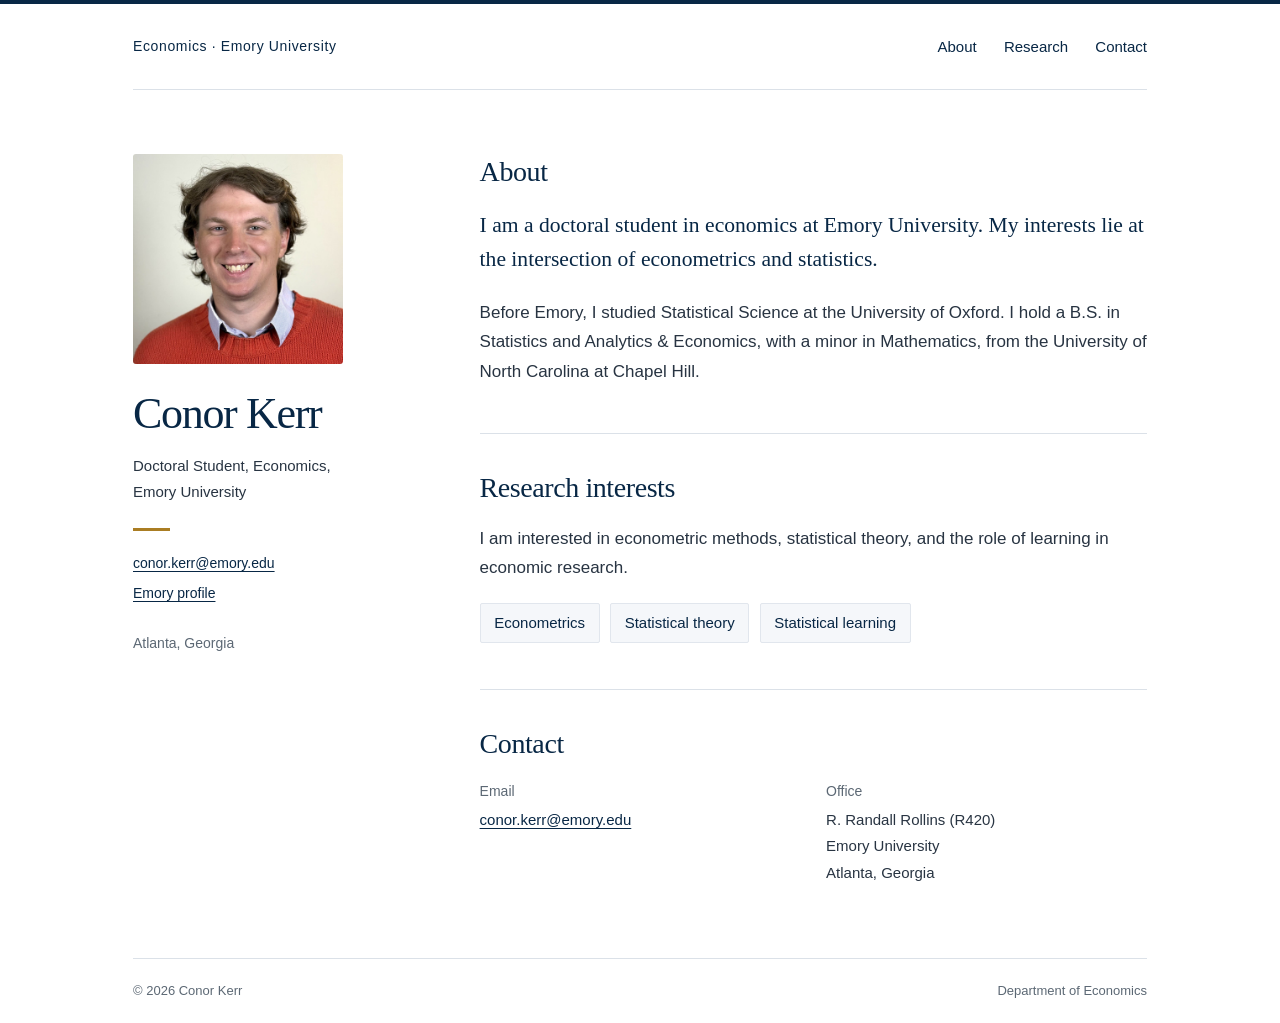
==== index.html @ 1cabd5e3 "Publish Conor Kerr’s academic website" ====
<!doctype html>
<html lang="en">
<head>
  <meta charset="utf-8">
  <meta name="viewport" content="width=device-width, initial-scale=1">
  <meta name="color-scheme" content="light">
  <meta name="description" content="Conor Kerr is a doctoral student in economics at Emory University, with interests in econometrics and statistics.">
  <meta name="author" content="Conor Kerr">
  <link rel="canonical" href="https://ckerr1.github.io/">
  <meta property="og:url" content="https://ckerr1.github.io/">
  <meta property="og:type" content="website">
  <meta property="og:title" content="Conor Kerr | Economics, Emory University">
  <meta property="og:description" content="Doctoral student in economics at Emory University. Research interests in econometrics and statistics.">
  <title>Conor Kerr | Economics, Emory University</title>
  <link rel="icon" type="image/svg+xml" href="data:image/svg+xml,%3Csvg xmlns='http://www.w3.org/2000/svg' viewBox='0 0 64 64'%3E%3Crect width='64' height='64' rx='8' fill='%23082745'/%3E%3Ctext x='32' y='42' text-anchor='middle' font-family='Georgia,serif' font-size='29' fill='white'%3ECK%3C/text%3E%3Cpath d='M16 51h32' stroke='%23b58b31' stroke-width='3'/%3E%3C/svg%3E">
  <style>
    :root {
      --navy: #082745;
      --ink: #283442;
      --muted: #5c6874;
      --gold: #aa7d23;
      --line: #dbe1e8;
      --paper: #ffffff;
      --tint: #f5f7fa;
      --serif: Georgia, 'Times New Roman', serif;
      --sans: -apple-system, BlinkMacSystemFont, 'Segoe UI', Helvetica, Arial, sans-serif;
    }
    * { box-sizing: border-box; }
    html { scroll-behavior: smooth; scroll-padding-top: 2rem; }
    body { margin: 0; border-top: 4px solid var(--navy); background: var(--paper); color: var(--ink); font: 1.0625rem/1.75 var(--sans); }
    a { color: var(--navy); text-decoration-thickness: 1px; text-underline-offset: .2em; }
    a:hover { color: #765310; }
    a:focus-visible, summary:focus-visible { outline: 3px solid var(--gold); outline-offset: 5px; border-radius: 2px; }
    p { margin: 0 0 1.3rem; }
    .shell { max-width: 1110px; margin-inline: auto; padding-inline: 3rem; }
    .skip-link { position: absolute; top: -100px; left: 1rem; padding: .55rem 1rem; background: var(--navy); color: white; z-index: 5; }
    .skip-link:focus { top: 1rem; }
    .masthead { display: flex; align-items: center; justify-content: space-between; gap: 2rem; padding-block: 1.45rem; border-bottom: 1px solid var(--line); }
    .masthead-label { margin: 0; color: var(--muted); font-size: .875rem; letter-spacing: .045em; }
    .masthead-label a { text-decoration: none; }
    nav { display: flex; flex-wrap: wrap; gap: 1.7rem; font-size: .9375rem; }
    nav a { padding-block: .4rem; text-decoration: none; }
    nav a:hover { text-decoration: underline; }
    .layout { display: grid; grid-template-columns: 265px minmax(0, 1fr); gap: 5.1rem; padding-top: 4rem; padding-bottom: 4.5rem; }
    .profile { align-self: start; }
    .portrait { display: block; width: 210px; max-width: 100%; height: auto; aspect-ratio: 1; object-fit: cover; border-radius: 3px; margin-bottom: 1.55rem; }
    h1 { margin: 0 0 .85rem; color: var(--navy); font: normal 2.75rem/1.15 var(--serif); letter-spacing: -.03em; }
    .appointment { margin: 0 0 1.45rem; color: var(--ink); font-size: .9375rem; line-height: 1.7; }
    .profile-rule { width: 2.3rem; height: 3px; margin-bottom: 1.25rem; background: var(--gold); }
    .profile-links { display: flex; flex-direction: column; align-items: start; gap: .4rem; font-size: .875rem; }
    .profile-links a { overflow-wrap: anywhere; }
    .location { margin-top: 1.55rem; color: var(--muted); font-size: .875rem; }
    .content { min-width: 0; }
    section { scroll-margin-top: 2rem; }
    section + section { margin-top: 2.9rem; padding-top: 2.25rem; border-top: 1px solid var(--line); }
    h2 { margin: 0 0 1.15rem; color: var(--navy); font: normal 1.75rem/1.25 var(--serif); letter-spacing: -.015em; }
    .lead { color: var(--navy); font: normal 1.35rem/1.6 var(--serif); }
    .research-intro { margin-bottom: 1.25rem; }
    .interests { display: flex; flex-wrap: wrap; gap: .65rem; list-style: none; padding: 0; margin: 0; }
    .interests li { padding: .35rem .85rem; background: var(--tint); border: 1px solid #e1e6ed; border-radius: 2px; font-size: .9375rem; color: var(--navy); }
    .contact { display: grid; grid-template-columns: minmax(0, 1fr) minmax(0, 1fr); gap: 1.6rem; margin: 0; }
    .contact dt { color: var(--muted); font-size: .875rem; margin-bottom: .2rem; }
    .contact dd { margin: 0; font-size: .9375rem; }
    .contact dd a { overflow-wrap: anywhere; }
    .paper { margin-top: 1.75rem; }
    .paper h3 { margin: 0 0 .35rem; color: var(--navy); font: normal 1.3rem/1.4 var(--serif); }
    .paper p { margin-bottom: .5rem; }
    .paper-meta { color: var(--muted); font-size: .9375rem; }
    .paper-links { display: flex; flex-wrap: wrap; gap: 1rem; font-size: .9375rem; }
    .teaching-list { padding-left: 1.25rem; }
    footer { display: flex; flex-wrap: wrap; justify-content: space-between; gap: .5rem 2rem; padding-block: 1.3rem; border-top: 1px solid var(--line); color: var(--muted); font-size: .8125rem; }
    footer p { margin: 0; }
    footer a { color: var(--muted); text-decoration: none; }
    footer a:hover { text-decoration: underline; }
    @media (max-width: 900px) {
      .shell { padding-inline: 2rem; }
      .layout { grid-template-columns: 225px minmax(0, 1fr); gap: 3rem; }
      .contact { grid-template-columns: 1fr; }
    }
    @media (max-width: 650px) {
      .shell { padding-inline: 1.5rem; }
      .masthead { align-items: start; flex-direction: column; gap: .55rem; padding-block: 1.1rem; }
      nav { gap: 1.35rem; }
      .layout { grid-template-columns: minmax(0, 1fr); gap: 2.75rem; padding-block: 2.2rem 3rem; }
      .profile { display: grid; grid-template-columns: 112px minmax(0, 1fr); column-gap: 1.25rem; align-items: start; }
      .portrait { width: 112px; grid-row: span 2; margin: 0; }
      h1 { font-size: 2.1rem; margin-bottom: .55rem; }
      .appointment { font-size: .875rem; margin: 0; }
      .profile-rule { display: none; }
      .profile-links { grid-column: 1 / -1; flex-direction: row; flex-wrap: wrap; gap: .6rem 1.5rem; margin-top: 1.1rem; }
      .location { display: none; }
      h2 { font-size: 1.6rem; }
      .lead { font-size: 1.25rem; }
      section + section { margin-top: 2.2rem; padding-top: 1.8rem; }
      .contact { grid-template-columns: minmax(0, 1fr) minmax(0, 1fr); gap: 1rem; }
    }
    @media (max-width: 380px) {
      .profile { grid-template-columns: 90px minmax(0, 1fr); gap: 1rem; }
      .portrait { width: 90px; }
      h1 { font-size: 1.85rem; }
      .contact { grid-template-columns: 1fr; }
    }
    @media (prefers-reduced-motion: reduce) { html { scroll-behavior: auto; } }
    @media print {
      body { border: 0; font-size: 10pt; }
      .shell { padding: 0; max-width: none; }
      .masthead, .skip-link, footer { display: none; }
      .layout { padding-block: 0; gap: 2rem; grid-template-columns: 185px minmax(0, 1fr); }
      .portrait { width: 155px; }
      h1 { font-size: 24pt; }
      h2 { font-size: 17pt; }
      .lead { font-size: 13pt; }
      section + section { margin-top: 1.7rem; padding-top: 1.3rem; }
      section { break-inside: avoid; }
    }
  </style>
</head>
<body>
  <a class="skip-link" href="#main">Skip to content</a>
  <div class="shell">
    <header class="masthead">
      <p class="masthead-label"><a href="https://economics.emory.edu/">Economics · Emory University</a></p>
      <nav aria-label="Main navigation">
        <a href="#about">About</a>
        <a href="#research">Research</a>
        <!-- Add a CV link here once your PDF is in this repository. See README.md. -->
        <a href="#contact">Contact</a>
      </nav>
    </header>
    <main id="main" class="layout">
      <aside class="profile" aria-label="Profile">
        <!-- Replace headshot.jpeg with your preferred photo to update the portrait. -->
        <img class="portrait" src="headshot.jpeg" width="500" height="500" alt="Conor Kerr" fetchpriority="high">
        <div>
          <h1>Conor Kerr</h1>
          <p class="appointment">Doctoral Student, Economics,<br>Emory University</p>
        </div>
        <div class="profile-rule" aria-hidden="true"></div>
        <div class="profile-links">
          <a href="mailto:conor.kerr@emory.edu">conor.kerr@emory.edu</a>
          <a href="https://economics.emory.edu/people/doctoral-students/kerr-conor.html">Emory profile</a>
        </div>
        <p class="location">Atlanta, Georgia</p>
      </aside>
      <div class="content">
        <!-- ABOUT: edit these paragraphs to update your biography. -->
        <section id="about" aria-labelledby="about-heading">
          <h2 id="about-heading">About</h2>
          <p class="lead">I am a doctoral student in economics at Emory University. My interests lie at the intersection of econometrics and statistics.</p>
          <p>Before Emory, I studied Statistical Science at the University of Oxford. I hold a B.S. in Statistics and Analytics &amp; Economics, with a minor in Mathematics, from the University of North Carolina at Chapel Hill.</p>
        </section>
        <!-- RESEARCH: add actual papers below as your work develops. Examples are in README.md. -->
        <section id="research" aria-labelledby="research-heading">
          <h2 id="research-heading">Research interests</h2>
          <p class="research-intro">I am interested in econometric methods, statistical theory, and the role of learning in economic research.</p>
          <ul class="interests" aria-label="Research interests">
            <li>Econometrics</li>
            <li>Statistical theory</li>
            <li>Statistical learning</li>
          </ul>
        </section>
        <!-- Teaching and CV sections can be added here when there is content to share. -->
        <section id="contact" aria-labelledby="contact-heading">
          <h2 id="contact-heading">Contact</h2>
          <dl class="contact">
            <div>
              <dt>Email</dt>
              <dd><a href="mailto:conor.kerr@emory.edu">conor.kerr@emory.edu</a></dd>
            </div>
            <div>
              <dt>Office</dt>
              <dd>R. Randall Rollins (R420)<br>Emory University<br>Atlanta, Georgia</dd>
            </div>
          </dl>
        </section>
      </div>
    </main>
    <footer>
      <p>© 2026 Conor Kerr</p>
      <p><a href="https://economics.emory.edu/">Department of Economics</a></p>
    </footer>
  </div>
</body>
</html>
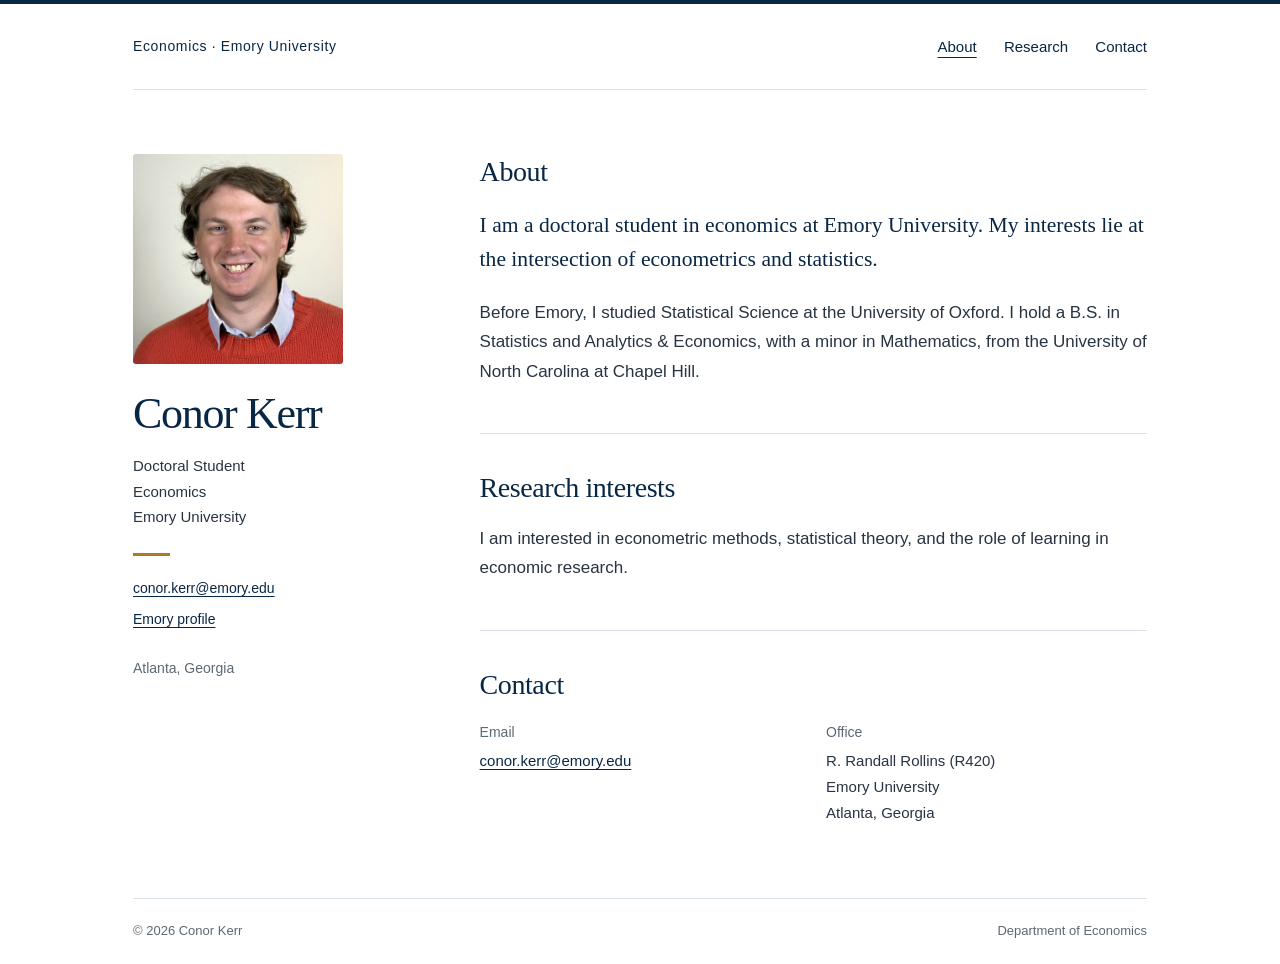
==== commit 25d39b55: "Use a three-line title and a separate Research page" ====
--- a/index.html
+++ b/index.html
@@ -13,107 +13,7 @@
   <meta property="og:description" content="Doctoral student in economics at Emory University. Research interests in econometrics and statistics.">
   <title>Conor Kerr | Economics, Emory University</title>
   <link rel="icon" type="image/svg+xml" href="data:image/svg+xml,%3Csvg xmlns='http://www.w3.org/2000/svg' viewBox='0 0 64 64'%3E%3Crect width='64' height='64' rx='8' fill='%23082745'/%3E%3Ctext x='32' y='42' text-anchor='middle' font-family='Georgia,serif' font-size='29' fill='white'%3ECK%3C/text%3E%3Cpath d='M16 51h32' stroke='%23b58b31' stroke-width='3'/%3E%3C/svg%3E">
-  <style>
-    :root {
-      --navy: #082745;
-      --ink: #283442;
-      --muted: #5c6874;
-      --gold: #aa7d23;
-      --line: #dbe1e8;
-      --paper: #ffffff;
-      --tint: #f5f7fa;
-      --serif: Georgia, 'Times New Roman', serif;
-      --sans: -apple-system, BlinkMacSystemFont, 'Segoe UI', Helvetica, Arial, sans-serif;
-    }
-    * { box-sizing: border-box; }
-    html { scroll-behavior: smooth; scroll-padding-top: 2rem; }
-    body { margin: 0; border-top: 4px solid var(--navy); background: var(--paper); color: var(--ink); font: 1.0625rem/1.75 var(--sans); }
-    a { color: var(--navy); text-decoration-thickness: 1px; text-underline-offset: .2em; }
-    a:hover { color: #765310; }
-    a:focus-visible, summary:focus-visible { outline: 3px solid var(--gold); outline-offset: 5px; border-radius: 2px; }
-    p { margin: 0 0 1.3rem; }
-    .shell { max-width: 1110px; margin-inline: auto; padding-inline: 3rem; }
-    .skip-link { position: absolute; top: -100px; left: 1rem; padding: .55rem 1rem; background: var(--navy); color: white; z-index: 5; }
-    .skip-link:focus { top: 1rem; }
-    .masthead { display: flex; align-items: center; justify-content: space-between; gap: 2rem; padding-block: 1.45rem; border-bottom: 1px solid var(--line); }
-    .masthead-label { margin: 0; color: var(--muted); font-size: .875rem; letter-spacing: .045em; }
-    .masthead-label a { text-decoration: none; }
-    nav { display: flex; flex-wrap: wrap; gap: 1.7rem; font-size: .9375rem; }
-    nav a { padding-block: .4rem; text-decoration: none; }
-    nav a:hover { text-decoration: underline; }
-    .layout { display: grid; grid-template-columns: 265px minmax(0, 1fr); gap: 5.1rem; padding-top: 4rem; padding-bottom: 4.5rem; }
-    .profile { align-self: start; }
-    .portrait { display: block; width: 210px; max-width: 100%; height: auto; aspect-ratio: 1; object-fit: cover; border-radius: 3px; margin-bottom: 1.55rem; }
-    h1 { margin: 0 0 .85rem; color: var(--navy); font: normal 2.75rem/1.15 var(--serif); letter-spacing: -.03em; }
-    .appointment { margin: 0 0 1.45rem; color: var(--ink); font-size: .9375rem; line-height: 1.7; }
-    .profile-rule { width: 2.3rem; height: 3px; margin-bottom: 1.25rem; background: var(--gold); }
-    .profile-links { display: flex; flex-direction: column; align-items: start; gap: .4rem; font-size: .875rem; }
-    .profile-links a { overflow-wrap: anywhere; }
-    .location { margin-top: 1.55rem; color: var(--muted); font-size: .875rem; }
-    .content { min-width: 0; }
-    section { scroll-margin-top: 2rem; }
-    section + section { margin-top: 2.9rem; padding-top: 2.25rem; border-top: 1px solid var(--line); }
-    h2 { margin: 0 0 1.15rem; color: var(--navy); font: normal 1.75rem/1.25 var(--serif); letter-spacing: -.015em; }
-    .lead { color: var(--navy); font: normal 1.35rem/1.6 var(--serif); }
-    .research-intro { margin-bottom: 1.25rem; }
-    .interests { display: flex; flex-wrap: wrap; gap: .65rem; list-style: none; padding: 0; margin: 0; }
-    .interests li { padding: .35rem .85rem; background: var(--tint); border: 1px solid #e1e6ed; border-radius: 2px; font-size: .9375rem; color: var(--navy); }
-    .contact { display: grid; grid-template-columns: minmax(0, 1fr) minmax(0, 1fr); gap: 1.6rem; margin: 0; }
-    .contact dt { color: var(--muted); font-size: .875rem; margin-bottom: .2rem; }
-    .contact dd { margin: 0; font-size: .9375rem; }
-    .contact dd a { overflow-wrap: anywhere; }
-    .paper { margin-top: 1.75rem; }
-    .paper h3 { margin: 0 0 .35rem; color: var(--navy); font: normal 1.3rem/1.4 var(--serif); }
-    .paper p { margin-bottom: .5rem; }
-    .paper-meta { color: var(--muted); font-size: .9375rem; }
-    .paper-links { display: flex; flex-wrap: wrap; gap: 1rem; font-size: .9375rem; }
-    .teaching-list { padding-left: 1.25rem; }
-    footer { display: flex; flex-wrap: wrap; justify-content: space-between; gap: .5rem 2rem; padding-block: 1.3rem; border-top: 1px solid var(--line); color: var(--muted); font-size: .8125rem; }
-    footer p { margin: 0; }
-    footer a { color: var(--muted); text-decoration: none; }
-    footer a:hover { text-decoration: underline; }
-    @media (max-width: 900px) {
-      .shell { padding-inline: 2rem; }
-      .layout { grid-template-columns: 225px minmax(0, 1fr); gap: 3rem; }
-      .contact { grid-template-columns: 1fr; }
-    }
-    @media (max-width: 650px) {
-      .shell { padding-inline: 1.5rem; }
-      .masthead { align-items: start; flex-direction: column; gap: .55rem; padding-block: 1.1rem; }
-      nav { gap: 1.35rem; }
-      .layout { grid-template-columns: minmax(0, 1fr); gap: 2.75rem; padding-block: 2.2rem 3rem; }
-      .profile { display: grid; grid-template-columns: 112px minmax(0, 1fr); column-gap: 1.25rem; align-items: start; }
-      .portrait { width: 112px; grid-row: span 2; margin: 0; }
-      h1 { font-size: 2.1rem; margin-bottom: .55rem; }
-      .appointment { font-size: .875rem; margin: 0; }
-      .profile-rule { display: none; }
-      .profile-links { grid-column: 1 / -1; flex-direction: row; flex-wrap: wrap; gap: .6rem 1.5rem; margin-top: 1.1rem; }
-      .location { display: none; }
-      h2 { font-size: 1.6rem; }
-      .lead { font-size: 1.25rem; }
-      section + section { margin-top: 2.2rem; padding-top: 1.8rem; }
-      .contact { grid-template-columns: minmax(0, 1fr) minmax(0, 1fr); gap: 1rem; }
-    }
-    @media (max-width: 380px) {
-      .profile { grid-template-columns: 90px minmax(0, 1fr); gap: 1rem; }
-      .portrait { width: 90px; }
-      h1 { font-size: 1.85rem; }
-      .contact { grid-template-columns: 1fr; }
-    }
-    @media (prefers-reduced-motion: reduce) { html { scroll-behavior: auto; } }
-    @media print {
-      body { border: 0; font-size: 10pt; }
-      .shell { padding: 0; max-width: none; }
-      .masthead, .skip-link, footer { display: none; }
-      .layout { padding-block: 0; gap: 2rem; grid-template-columns: 185px minmax(0, 1fr); }
-      .portrait { width: 155px; }
-      h1 { font-size: 24pt; }
-      h2 { font-size: 17pt; }
-      .lead { font-size: 13pt; }
-      section + section { margin-top: 1.7rem; padding-top: 1.3rem; }
-      section { break-inside: avoid; }
-    }
-  </style>
+  <link rel="stylesheet" href="assets/styles.css">
 </head>
 <body>
   <a class="skip-link" href="#main">Skip to content</a>
@@ -121,10 +21,10 @@
     <header class="masthead">
       <p class="masthead-label"><a href="https://economics.emory.edu/">Economics · Emory University</a></p>
       <nav aria-label="Main navigation">
-        <a href="#about">About</a>
-        <a href="#research">Research</a>
-        <!-- Add a CV link here once your PDF is in this repository. See README.md. -->
-        <a href="#contact">Contact</a>
+        <a href="index.html" aria-current="page">About</a>
+        <a href="research.html">Research</a>
+
+        <a href="index.html#contact">Contact</a>
       </nav>
     </header>
     <main id="main" class="layout">
@@ -133,11 +33,12 @@
         <img class="portrait" src="headshot.jpeg" width="500" height="500" alt="Conor Kerr" fetchpriority="high">
         <div>
           <h1>Conor Kerr</h1>
-          <p class="appointment">Doctoral Student, Economics,<br>Emory University</p>
+          <p class="appointment">Doctoral Student<br>Economics<br>Emory University</p>
         </div>
         <div class="profile-rule" aria-hidden="true"></div>
         <div class="profile-links">
           <a href="mailto:conor.kerr@emory.edu">conor.kerr@emory.edu</a>
+
           <a href="https://economics.emory.edu/people/doctoral-students/kerr-conor.html">Emory profile</a>
         </div>
         <p class="location">Atlanta, Georgia</p>
@@ -149,17 +50,12 @@
           <p class="lead">I am a doctoral student in economics at Emory University. My interests lie at the intersection of econometrics and statistics.</p>
           <p>Before Emory, I studied Statistical Science at the University of Oxford. I hold a B.S. in Statistics and Analytics &amp; Economics, with a minor in Mathematics, from the University of North Carolina at Chapel Hill.</p>
         </section>
-        <!-- RESEARCH: add actual papers below as your work develops. Examples are in README.md. -->
+        <!-- RESEARCH INTERESTS: edit this paragraph to update your focus. -->
         <section id="research" aria-labelledby="research-heading">
           <h2 id="research-heading">Research interests</h2>
-          <p class="research-intro">I am interested in econometric methods, statistical theory, and the role of learning in economic research.</p>
-          <ul class="interests" aria-label="Research interests">
-            <li>Econometrics</li>
-            <li>Statistical theory</li>
-            <li>Statistical learning</li>
-          </ul>
+          <p>I am interested in econometric methods, statistical theory, and the role of learning in economic research.</p>
         </section>
-        <!-- Teaching and CV sections can be added here when there is content to share. -->
+        <!-- A Teaching section can be added here when there is content to share. -->
         <section id="contact" aria-labelledby="contact-heading">
           <h2 id="contact-heading">Contact</h2>
           <dl class="contact">
--- a/assets/styles.css
+++ b/assets/styles.css
@@ -0,0 +1,102 @@
+:root {
+  --navy: #082745;
+  --ink: #283442;
+  --muted: #5c6874;
+  --gold: #aa7d23;
+  --line: #dbe1e8;
+  --paper: #ffffff;
+  --tint: #f5f7fa;
+  --serif: Georgia, 'Times New Roman', serif;
+  --sans: -apple-system, BlinkMacSystemFont, 'Segoe UI', Helvetica, Arial, sans-serif;
+}
+* { box-sizing: border-box; }
+html { scroll-behavior: smooth; scroll-padding-top: 2rem; }
+body { margin: 0; border-top: 4px solid var(--navy); background: var(--paper); color: var(--ink); font: 1.0625rem/1.75 var(--sans); }
+a { color: var(--navy); text-decoration-thickness: 1px; text-underline-offset: .2em; }
+a:hover { color: #765310; }
+a:focus-visible, summary:focus-visible { outline: 3px solid var(--gold); outline-offset: 5px; border-radius: 2px; }
+p { margin: 0 0 1.3rem; }
+.shell { max-width: 1110px; margin-inline: auto; padding-inline: 3rem; }
+.skip-link { position: absolute; top: -100px; left: 1rem; padding: .55rem 1rem; background: var(--navy); color: white; z-index: 5; }
+.skip-link:focus { top: 1rem; }
+.masthead { display: flex; align-items: center; justify-content: space-between; gap: 2rem; padding-block: 1.45rem; border-bottom: 1px solid var(--line); }
+.masthead-label { margin: 0; color: var(--muted); font-size: .875rem; letter-spacing: .045em; }
+.masthead-label a { text-decoration: none; }
+nav { display: flex; flex-wrap: wrap; gap: 1.7rem; font-size: .9375rem; }
+nav a { padding-block: .4rem; text-decoration: none; }
+nav a:hover { text-decoration: underline; }
+nav a[aria-current="page"] { text-decoration: underline; text-underline-offset: .35em; }
+.layout { display: grid; grid-template-columns: 265px minmax(0, 1fr); gap: 5.1rem; padding-top: 4rem; padding-bottom: 4.5rem; }
+.profile { align-self: start; }
+.portrait { display: block; width: 210px; max-width: 100%; height: auto; aspect-ratio: 1; object-fit: cover; border-radius: 3px; margin-bottom: 1.55rem; }
+h1 { margin: 0 0 .85rem; color: var(--navy); font: normal 2.75rem/1.15 var(--serif); letter-spacing: -.03em; }
+.appointment { margin: 0 0 1.45rem; color: var(--ink); font-size: .9375rem; line-height: 1.7; }
+.profile-rule { width: 2.3rem; height: 3px; margin-bottom: 1.25rem; background: var(--gold); }
+.profile-links { display: flex; flex-direction: column; align-items: start; gap: .4rem; font-size: .875rem; }
+.profile-links a { overflow-wrap: anywhere; }
+.location { margin-top: 1.55rem; color: var(--muted); font-size: .875rem; }
+.content { min-width: 0; }
+section { scroll-margin-top: 2rem; }
+section + section { margin-top: 2.9rem; padding-top: 2.25rem; border-top: 1px solid var(--line); }
+h2 { margin: 0 0 1.15rem; color: var(--navy); font: normal 1.75rem/1.25 var(--serif); letter-spacing: -.015em; }
+.lead { color: var(--navy); font: normal 1.35rem/1.6 var(--serif); }
+.research-intro { margin-bottom: 1.25rem; }
+.contact { display: grid; grid-template-columns: minmax(0, 1fr) minmax(0, 1fr); gap: 1.6rem; margin: 0; }
+.contact dt { color: var(--muted); font-size: .875rem; margin-bottom: .2rem; }
+.contact dd { margin: 0; font-size: .9375rem; }
+.contact dd a { overflow-wrap: anywhere; }
+.paper { margin-top: 1.75rem; }
+.paper + .paper { padding-top: 1.55rem; border-top: 1px solid var(--line); }
+.research-heading { margin-bottom: 1.8rem; }
+.section-heading { margin: 0 0 1rem; color: var(--muted); font: 1.125rem/1.4 var(--sans); }
+.paper-authors { color: var(--muted); font-size: .9375rem; }
+.paper h3, .paper h4 { margin: 0 0 .35rem; color: var(--navy); font: normal 1.3rem/1.4 var(--serif); }
+.paper p { margin-bottom: .5rem; }
+.paper-meta { color: var(--muted); font-size: .9375rem; }
+.paper-links { display: flex; flex-wrap: wrap; gap: 1rem; font-size: .9375rem; }
+.teaching-list { padding-left: 1.25rem; }
+footer { display: flex; flex-wrap: wrap; justify-content: space-between; gap: .5rem 2rem; padding-block: 1.3rem; border-top: 1px solid var(--line); color: var(--muted); font-size: .8125rem; }
+footer p { margin: 0; }
+footer a { color: var(--muted); text-decoration: none; }
+footer a:hover { text-decoration: underline; }
+@media (max-width: 900px) {
+  .shell { padding-inline: 2rem; }
+  .layout { grid-template-columns: 225px minmax(0, 1fr); gap: 3rem; }
+  .contact { grid-template-columns: 1fr; }
+}
+@media (max-width: 650px) {
+  .shell { padding-inline: 1.5rem; }
+  .masthead { align-items: start; flex-direction: column; gap: .55rem; padding-block: 1.1rem; }
+  nav { gap: 1.35rem; }
+  .layout { grid-template-columns: minmax(0, 1fr); gap: 2.75rem; padding-block: 2.2rem 3rem; }
+  .profile { display: grid; grid-template-columns: 112px minmax(0, 1fr); column-gap: 1.25rem; align-items: start; }
+  .portrait { width: 112px; grid-row: span 2; margin: 0; }
+  h1 { font-size: 2.1rem; margin-bottom: .55rem; }
+  .appointment { font-size: .875rem; margin: 0; }
+  .profile-rule { display: none; }
+  .profile-links { grid-column: 1 / -1; flex-direction: row; flex-wrap: wrap; gap: .6rem 1.5rem; margin-top: 1.1rem; }
+  .location { display: none; }
+  h2 { font-size: 1.6rem; }
+  .lead { font-size: 1.25rem; }
+  section + section { margin-top: 2.2rem; padding-top: 1.8rem; }
+  .contact { grid-template-columns: minmax(0, 1fr) minmax(0, 1fr); gap: 1rem; }
+}
+@media (max-width: 380px) {
+  .profile { grid-template-columns: 90px minmax(0, 1fr); gap: 1rem; }
+  .portrait { width: 90px; }
+  h1 { font-size: 1.85rem; }
+  .contact { grid-template-columns: 1fr; }
+}
+@media (prefers-reduced-motion: reduce) { html { scroll-behavior: auto; } }
+@media print {
+  body { border: 0; font-size: 10pt; }
+  .shell { padding: 0; max-width: none; }
+  .masthead, .skip-link, footer { display: none; }
+  .layout { padding-block: 0; gap: 2rem; grid-template-columns: 185px minmax(0, 1fr); }
+  .portrait { width: 155px; }
+  h1 { font-size: 24pt; }
+  h2 { font-size: 17pt; }
+  .lead { font-size: 13pt; }
+  section + section { margin-top: 1.7rem; padding-top: 1.3rem; }
+  section { break-inside: avoid; }
+}
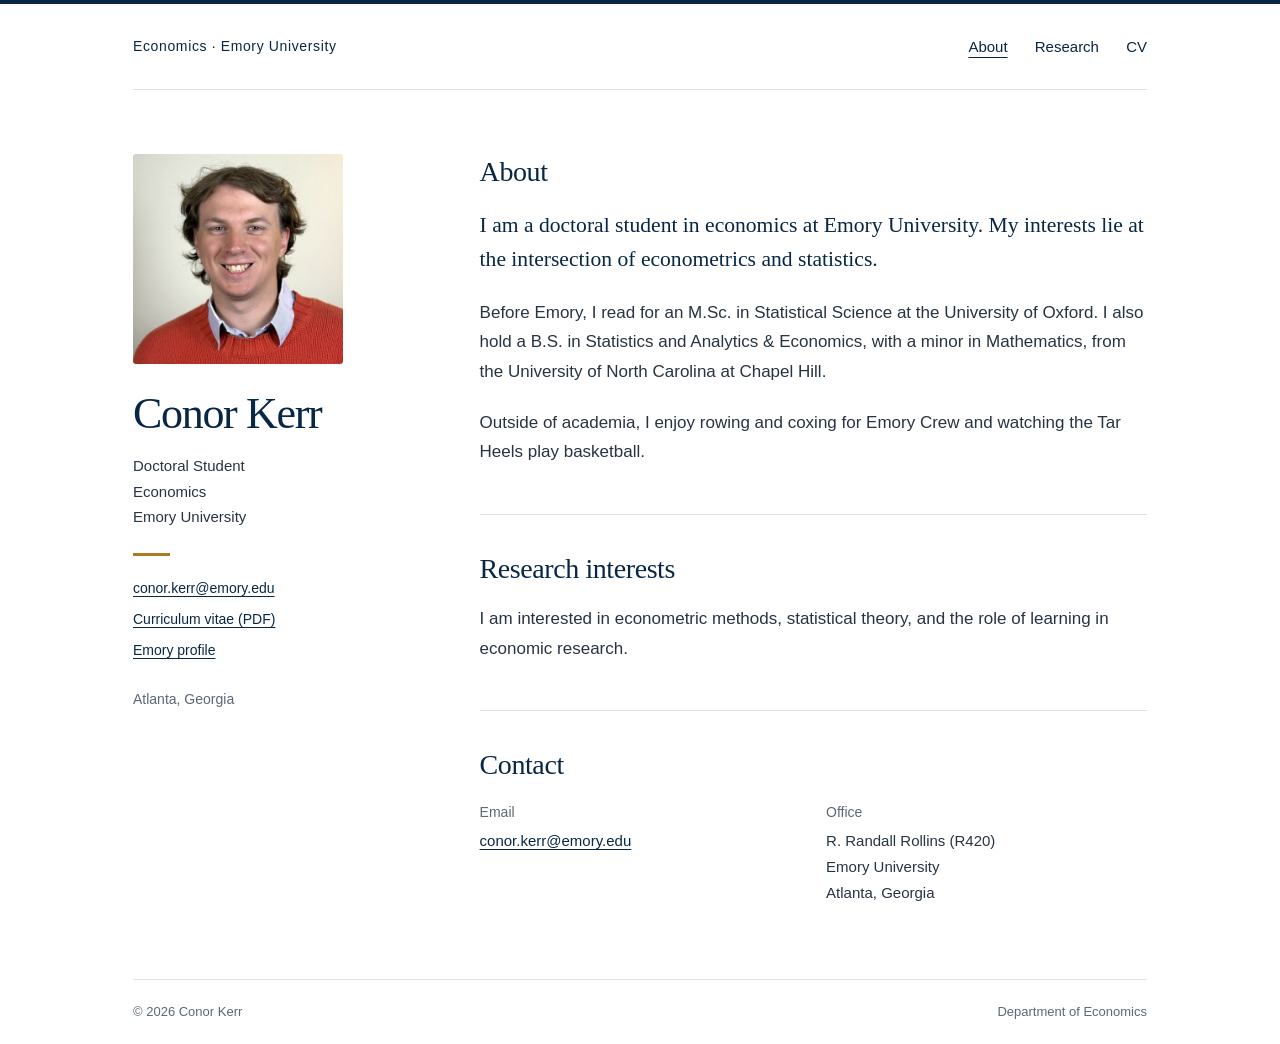
==== commit a1ae9de2: "Add CV and thesis PDFs, update biography, and link archived posters" ====
--- a/index.html
+++ b/index.html
@@ -12,7 +12,6 @@
   <meta property="og:title" content="Conor Kerr | Economics, Emory University">
   <meta property="og:description" content="Doctoral student in economics at Emory University. Research interests in econometrics and statistics.">
   <title>Conor Kerr | Economics, Emory University</title>
-  <link rel="icon" type="image/svg+xml" href="data:image/svg+xml,%3Csvg xmlns='http://www.w3.org/2000/svg' viewBox='0 0 64 64'%3E%3Crect width='64' height='64' rx='8' fill='%23082745'/%3E%3Ctext x='32' y='42' text-anchor='middle' font-family='Georgia,serif' font-size='29' fill='white'%3ECK%3C/text%3E%3Cpath d='M16 51h32' stroke='%23b58b31' stroke-width='3'/%3E%3C/svg%3E">
   <link rel="stylesheet" href="assets/styles.css">
 </head>
 <body>
@@ -23,8 +22,7 @@
       <nav aria-label="Main navigation">
         <a href="index.html" aria-current="page">About</a>
         <a href="research.html">Research</a>
-
-        <a href="index.html#contact">Contact</a>
+        <a href="cv.pdf" aria-label="Curriculum vitae (PDF)">CV</a>
       </nav>
     </header>
     <main id="main" class="layout">
@@ -38,7 +36,7 @@
         <div class="profile-rule" aria-hidden="true"></div>
         <div class="profile-links">
           <a href="mailto:conor.kerr@emory.edu">conor.kerr@emory.edu</a>
-
+          <a href="cv.pdf">Curriculum vitae (PDF)</a>
           <a href="https://economics.emory.edu/people/doctoral-students/kerr-conor.html">Emory profile</a>
         </div>
         <p class="location">Atlanta, Georgia</p>
@@ -48,7 +46,8 @@
         <section id="about" aria-labelledby="about-heading">
           <h2 id="about-heading">About</h2>
           <p class="lead">I am a doctoral student in economics at Emory University. My interests lie at the intersection of econometrics and statistics.</p>
-          <p>Before Emory, I studied Statistical Science at the University of Oxford. I hold a B.S. in Statistics and Analytics &amp; Economics, with a minor in Mathematics, from the University of North Carolina at Chapel Hill.</p>
+          <p>Before Emory, I read for an M.Sc. in Statistical Science at the University of Oxford. I also hold a B.S. in Statistics and Analytics &amp; Economics, with a minor in Mathematics, from the University of North Carolina at Chapel Hill.</p>
+          <p>Outside of academia, I enjoy rowing and coxing for Emory Crew and watching the Tar Heels play basketball.</p>
         </section>
         <!-- RESEARCH INTERESTS: edit this paragraph to update your focus. -->
         <section id="research" aria-labelledby="research-heading">
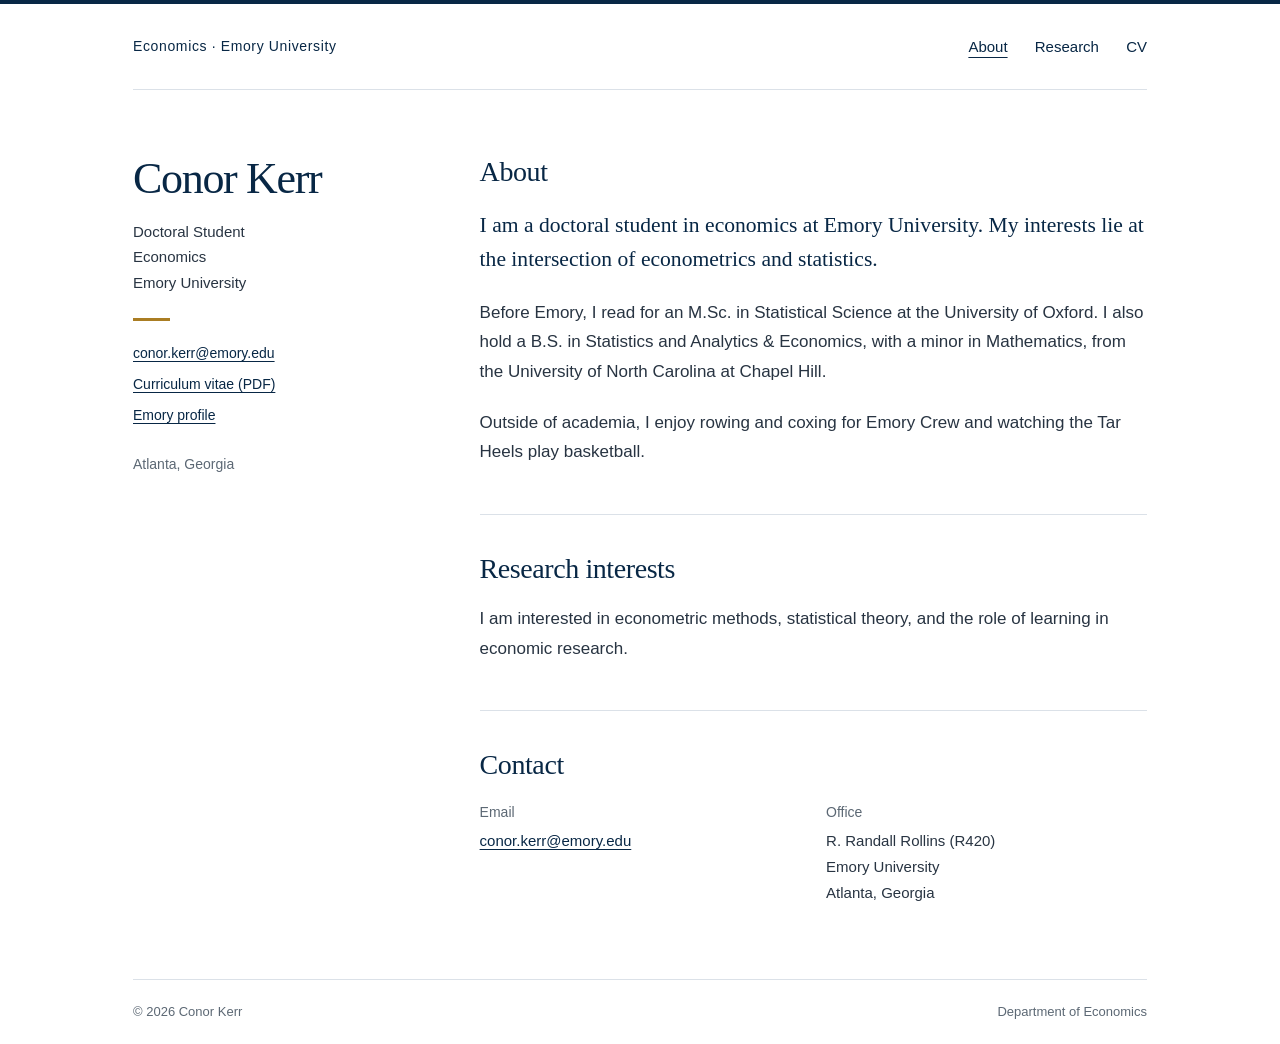
==== commit 9e78ae03: "Remove profile thumbnail from About and Research pages" ====
--- a/index.html
+++ b/index.html
@@ -27,8 +27,6 @@
     </header>
     <main id="main" class="layout">
       <aside class="profile" aria-label="Profile">
-        <!-- Replace headshot.jpeg with your preferred photo to update the portrait. -->
-        <img class="portrait" src="headshot.jpeg" width="500" height="500" alt="Conor Kerr" fetchpriority="high">
         <div>
           <h1>Conor Kerr</h1>
           <p class="appointment">Doctoral Student<br>Economics<br>Emory University</p>
--- a/assets/styles.css
+++ b/assets/styles.css
@@ -28,7 +28,6 @@
 nav a[aria-current="page"] { text-decoration: underline; text-underline-offset: .35em; }
 .layout { display: grid; grid-template-columns: 265px minmax(0, 1fr); gap: 5.1rem; padding-top: 4rem; padding-bottom: 4.5rem; }
 .profile { align-self: start; }
-.portrait { display: block; width: 210px; max-width: 100%; height: auto; aspect-ratio: 1; object-fit: cover; border-radius: 3px; margin-bottom: 1.55rem; }
 h1 { margin: 0 0 .85rem; color: var(--navy); font: normal 2.75rem/1.15 var(--serif); letter-spacing: -.03em; }
 .appointment { margin: 0 0 1.45rem; color: var(--ink); font-size: .9375rem; line-height: 1.7; }
 .profile-rule { width: 2.3rem; height: 3px; margin-bottom: 1.25rem; background: var(--gold); }
@@ -69,12 +68,10 @@
   .masthead { align-items: start; flex-direction: column; gap: .55rem; padding-block: 1.1rem; }
   nav { gap: 1.35rem; }
   .layout { grid-template-columns: minmax(0, 1fr); gap: 2.75rem; padding-block: 2.2rem 3rem; }
-  .profile { display: grid; grid-template-columns: 112px minmax(0, 1fr); column-gap: 1.25rem; align-items: start; }
-  .portrait { width: 112px; grid-row: span 2; margin: 0; }
   h1 { font-size: 2.1rem; margin-bottom: .55rem; }
   .appointment { font-size: .875rem; margin: 0; }
   .profile-rule { display: none; }
-  .profile-links { grid-column: 1 / -1; flex-direction: row; flex-wrap: wrap; gap: .6rem 1.5rem; margin-top: 1.1rem; }
+  .profile-links { flex-direction: row; flex-wrap: wrap; gap: .6rem 1.5rem; margin-top: 1.1rem; }
   .location { display: none; }
   h2 { font-size: 1.6rem; }
   .lead { font-size: 1.25rem; }
@@ -82,8 +79,6 @@
   .contact { grid-template-columns: minmax(0, 1fr) minmax(0, 1fr); gap: 1rem; }
 }
 @media (max-width: 380px) {
-  .profile { grid-template-columns: 90px minmax(0, 1fr); gap: 1rem; }
-  .portrait { width: 90px; }
   h1 { font-size: 1.85rem; }
   .contact { grid-template-columns: 1fr; }
 }
@@ -93,7 +88,6 @@
   .shell { padding: 0; max-width: none; }
   .masthead, .skip-link, footer { display: none; }
   .layout { padding-block: 0; gap: 2rem; grid-template-columns: 185px minmax(0, 1fr); }
-  .portrait { width: 155px; }
   h1 { font-size: 24pt; }
   h2 { font-size: 17pt; }
   .lead { font-size: 13pt; }
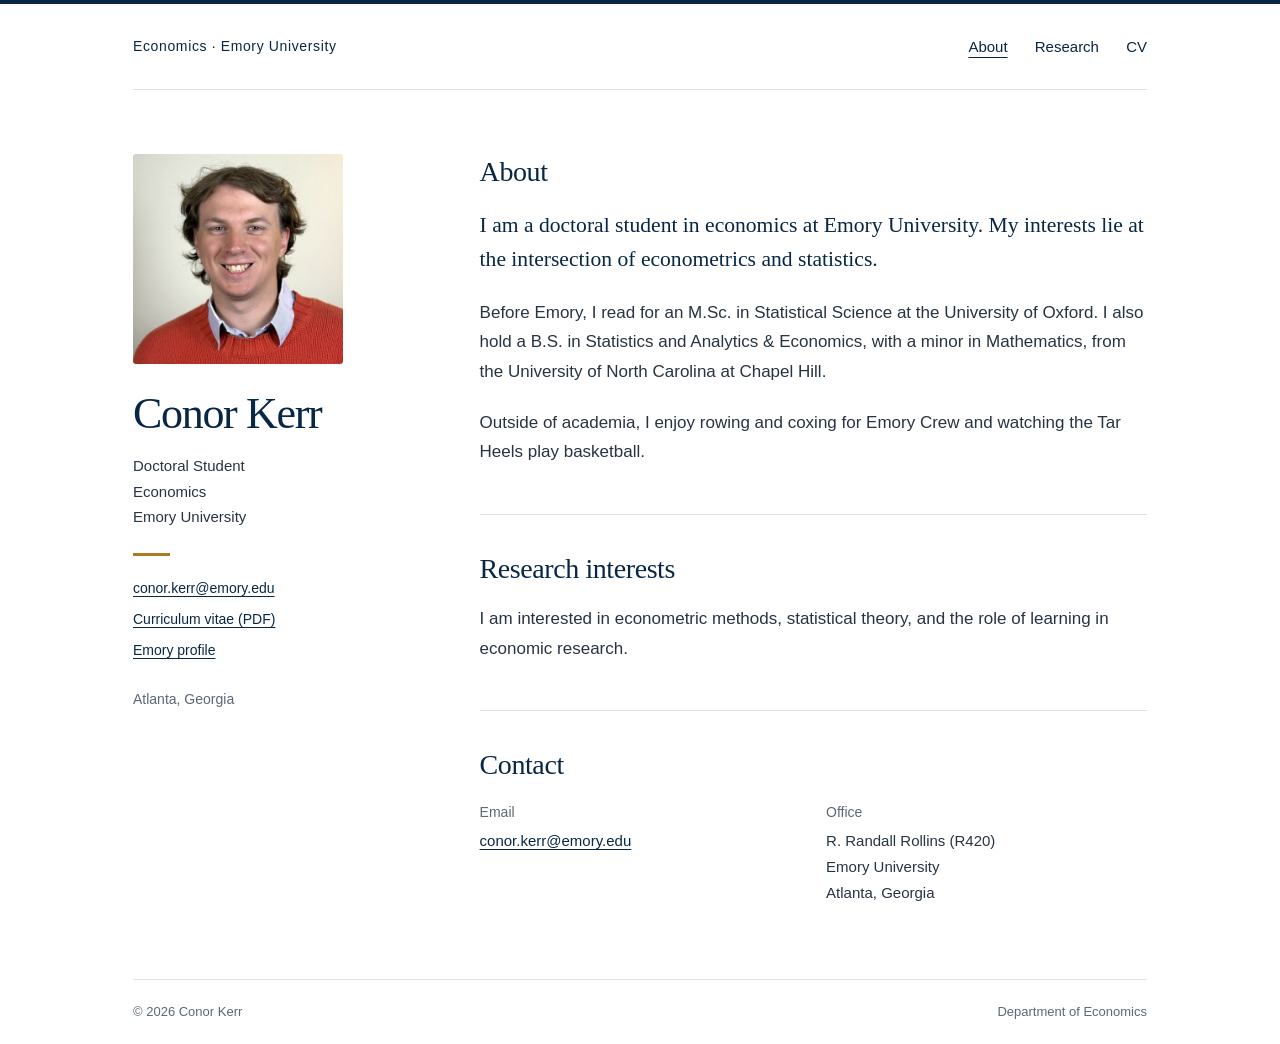
==== commit 9a4b471d: "Use a blank browser-tab icon and restore the profile photo" ====
--- a/index.html
+++ b/index.html
@@ -12,6 +12,7 @@
   <meta property="og:title" content="Conor Kerr | Economics, Emory University">
   <meta property="og:description" content="Doctoral student in economics at Emory University. Research interests in econometrics and statistics.">
   <title>Conor Kerr | Economics, Emory University</title>
+  <link rel="icon" type="image/svg+xml" sizes="any" href="assets/blank-favicon.svg">
   <link rel="stylesheet" href="assets/styles.css">
 </head>
 <body>
@@ -27,6 +28,8 @@
     </header>
     <main id="main" class="layout">
       <aside class="profile" aria-label="Profile">
+        <!-- Replace headshot.jpeg with your preferred photo to update the portrait. -->
+        <img class="portrait" src="headshot.jpeg" width="500" height="500" alt="Conor Kerr" fetchpriority="high">
         <div>
           <h1>Conor Kerr</h1>
           <p class="appointment">Doctoral Student<br>Economics<br>Emory University</p>
--- a/assets/styles.css
+++ b/assets/styles.css
@@ -28,6 +28,7 @@
 nav a[aria-current="page"] { text-decoration: underline; text-underline-offset: .35em; }
 .layout { display: grid; grid-template-columns: 265px minmax(0, 1fr); gap: 5.1rem; padding-top: 4rem; padding-bottom: 4.5rem; }
 .profile { align-self: start; }
+.portrait { display: block; width: 210px; max-width: 100%; height: auto; aspect-ratio: 1; object-fit: cover; border-radius: 3px; margin-bottom: 1.55rem; }
 h1 { margin: 0 0 .85rem; color: var(--navy); font: normal 2.75rem/1.15 var(--serif); letter-spacing: -.03em; }
 .appointment { margin: 0 0 1.45rem; color: var(--ink); font-size: .9375rem; line-height: 1.7; }
 .profile-rule { width: 2.3rem; height: 3px; margin-bottom: 1.25rem; background: var(--gold); }
@@ -68,10 +69,12 @@
   .masthead { align-items: start; flex-direction: column; gap: .55rem; padding-block: 1.1rem; }
   nav { gap: 1.35rem; }
   .layout { grid-template-columns: minmax(0, 1fr); gap: 2.75rem; padding-block: 2.2rem 3rem; }
+  .profile { display: grid; grid-template-columns: 112px minmax(0, 1fr); column-gap: 1.25rem; align-items: start; }
+  .portrait { width: 112px; grid-row: span 2; margin: 0; }
   h1 { font-size: 2.1rem; margin-bottom: .55rem; }
   .appointment { font-size: .875rem; margin: 0; }
   .profile-rule { display: none; }
-  .profile-links { flex-direction: row; flex-wrap: wrap; gap: .6rem 1.5rem; margin-top: 1.1rem; }
+  .profile-links { grid-column: 1 / -1; flex-direction: row; flex-wrap: wrap; gap: .6rem 1.5rem; margin-top: 1.1rem; }
   .location { display: none; }
   h2 { font-size: 1.6rem; }
   .lead { font-size: 1.25rem; }
@@ -79,6 +82,8 @@
   .contact { grid-template-columns: minmax(0, 1fr) minmax(0, 1fr); gap: 1rem; }
 }
 @media (max-width: 380px) {
+  .profile { grid-template-columns: 90px minmax(0, 1fr); gap: 1rem; }
+  .portrait { width: 90px; }
   h1 { font-size: 1.85rem; }
   .contact { grid-template-columns: 1fr; }
 }
@@ -88,6 +93,7 @@
   .shell { padding: 0; max-width: none; }
   .masthead, .skip-link, footer { display: none; }
   .layout { padding-block: 0; gap: 2rem; grid-template-columns: 185px minmax(0, 1fr); }
+  .portrait { width: 155px; }
   h1 { font-size: 24pt; }
   h2 { font-size: 17pt; }
   .lead { font-size: 13pt; }
